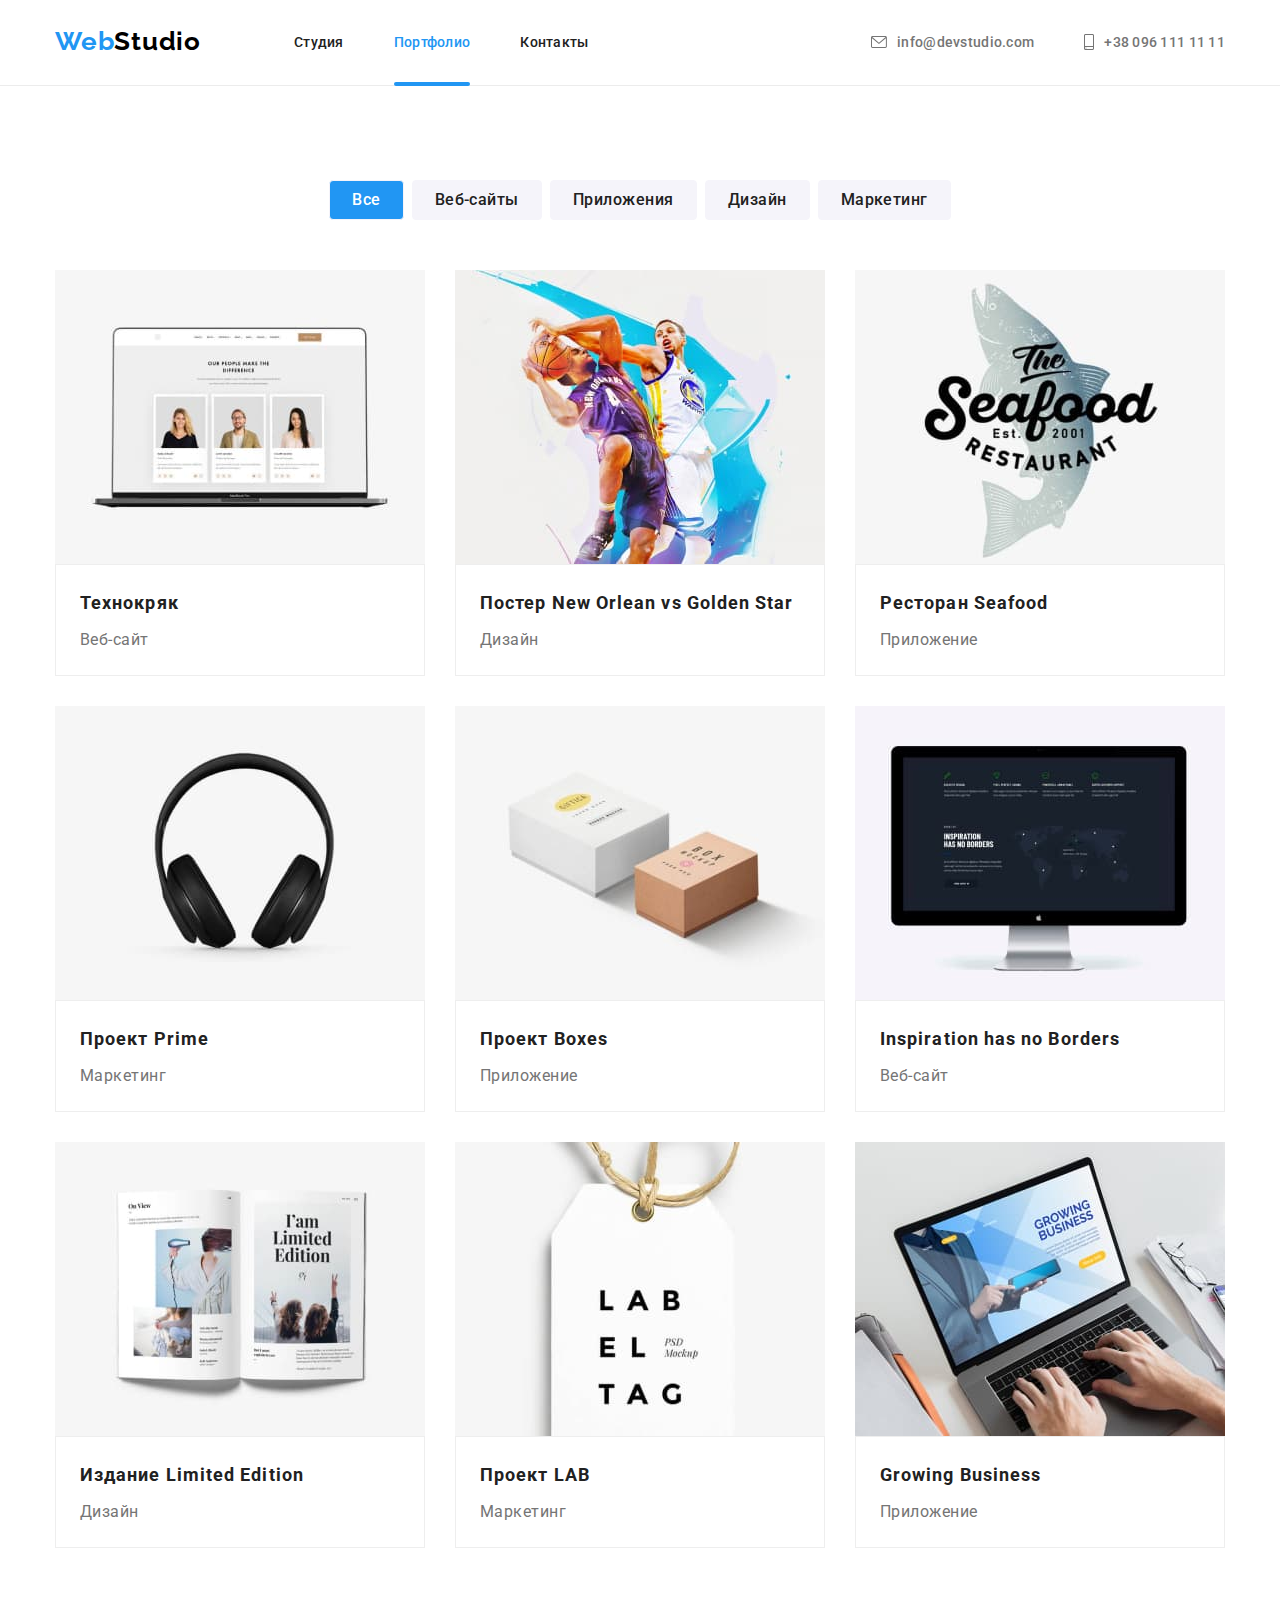
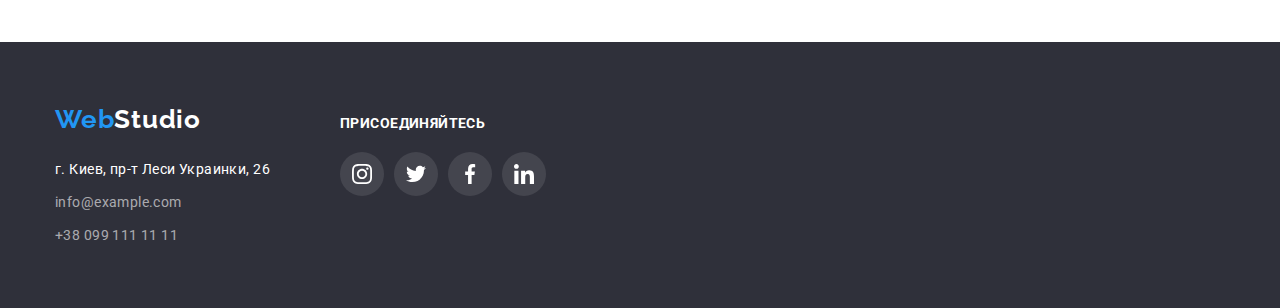
==== portfolio.html @ 4aee7113 "added  animations, overlay, modal window" ====
<!DOCTYPE html>
<html lang="ru">
<head>
    <meta charset="UTF-8">
    <meta http-equiv="X-UA-Compatible" content="IE=edge">
    <meta name="viewport" content="width=device-width, initial-scale=1.0">
    <title>Портфолио</title>
    <link rel="stylesheet" href="https://cdnjs.cloudflare.com/ajax/libs/modern-normalize/1.0.0/modern-normalize.min.css">
    <link rel="preconnect" href="https://fonts.gstatic.com">
    <link href="https://fonts.googleapis.com/css2?family=Raleway:wght@700&family=Roboto:wght@400;500;700;900&display=swap" rel="stylesheet">
    <link rel="stylesheet" href="./css/styles.css">
    
</head>

<body>

    <!-- HEADER-->

    <header class="header">
        <div class="container">
            <nav class="navigation">
                <a class="logo link" href="./index.html">Web<span class="logo-durk-letters">Studio</span></a>
                <ul class="navigation-list list">
                    <li class="navigation-item">
                        <a class="navigation-link link" href="./index.html">Студия</a>
                    </li>
                    <li class="navigation-item">
                        <a class="current navigation-link link" href="./portfolio.html">Портфолио</a>
                    </li>
                    <li class="navigation-item">
                        <a class="navigation-link link" href="">Контакты</a>
                    </li>
                </ul>
            </nav>
            <ul class="contact-list-header list">
                <li class="contact-list-header-item">
                    <a class="contact-link link" href="mailto=info@devstudio.com">
                        <svg class="contact-icon" width="16" height="12">
                            <use href="./images/sprite.svg#icon-envelope"></use>
                        </svg>info@devstudio.com
                    </a>
                </li>
                <li class="contact-list-header-item">
                    <a class="contact-link link" href="tel:+380961111111">
                        <svg class="contact-icon" width="10" height="16">
                            <use href="./images/sprite.svg#icon-smartphone"></use>
                        </svg>+38 096 111 11 11
                    </a>
                </li>
            </ul>
        </div>
    </header>

    <main>

        <!-- single section -->
        <section class="portfolio">
            <div class="container">
                <h1  class="visually-hidden">Портфолио</h1>
                <ul class="portfolio-btn-list list">
                    <li class="portfolio-btn-list-item">
                    <button class="first-btn portfolio-btn currently" type="button">Все</button> 
                    </li>
                    <li class="portfolio-btn-list-item">
                        <button class="portfolio-btn" type="button">Веб-сайты</button>
                    </li>
                    <li class="portfolio-btn-list-item">
                        <button class="portfolio-btn" type="button">Приложения</button>
                    </li>
                    <li class="portfolio-btn-list-item">
                        <button class="portfolio-btn" type="button">Дизайн</button>
                    </li>
                    <li class="portfolio-btn-list-item">
                        <button class="portfolio-btn" type="button">Маркетинг</button>
                    </li>
                </ul>
                <ul class="portfolio-cards-list list">
                    <li class="portfolio-cards-list-item">
                        <a class="portfolio-list-link link" href="">

                            <div class="portfolio-overlay-wrapper">
                                <img src="./images/img-portfolio/img-web-site-technokryk.jpg" alt="" width="370" height="294">
                                <p class="overlay">Технокряк это современная площадка распространения коронавируса. Компании используют эту платформу
                                    для цифрового шпионажа и атак на защищённые сервера конкурентов.</p>
                            </div>
                            
                            <div class="portfolio-cards-list-wrapper">
                                <h2 class="title-link">Технокряк</h2>
                                <p class="description">Веб-сайт</p>
                            </div>
                        </a>
                    </li>
                    <li class="portfolio-cards-list-item">
                        <a class="portfolio-list-link link" href="">
                            <div class="portfolio-overlay-wrapper">
                                <img src="./images/img-portfolio/img-design-poster.jpg" alt="" width="370" height="294">
                                <p class="overlay">Технокряк это современная площадка распространения коронавируса. Компании используют эту платформу
                                    для цифрового шпионажа и атак на защищённые сервера конкурентов.</p>
                            </div>
                            
                            <div class="portfolio-cards-list-wrapper">
                                <h2 class="title-link">Постер <span lang="en">New Orlean vs Golden Star</span></h2>
                                <p class="description">Дизайн</p>
                            </div>
                        </a>
                    </li>
                    <li class="portfolio-cards-list-item">
                        <a class="portfolio-list-link link" href="">
                            <div class="portfolio-overlay-wrapper">
                                <img src="./images/img-portfolio/img-attachment-restorant-seafood.jpg" alt="" width="370" height="294">
                                <p class="overlay">Технокряк это современная площадка распространения коронавируса. Компании используют эту платформу
                                    для цифрового шпионажа и атак на защищённые сервера конкурентов.</p>
                            </div>
                            
                            <div class="portfolio-cards-list-wrapper">
                                <h2 class="title-link">Ресторан <span lang="en">Seafood</span></h2>
                                <p class="description">Приложение</p>
                            </div>
                        </a>
                    </li>
                    <li class="portfolio-cards-list-item">
                        <a class="portfolio-list-link link" href="">
                            <div class="portfolio-overlay-wrapper">
                                <img src="./images/img-portfolio/img-marketing-project-prime.jpg" alt="" width="370" height="294">
                                <p class="overlay">Технокряк это современная площадка распространения коронавируса. Компании используют эту платформу
                                    для цифрового шпионажа и атак на защищённые сервера конкурентов.</p>
                            </div>
                            
                            <div class="portfolio-cards-list-wrapper">
                                <h2 class="title-link">Проект <span lang="en">Prime</span></h2>
                                <p class="description">Маркетинг</p>
                            </div>
                        </a>
                    </li>
                    <li class="portfolio-cards-list-item">
                        <a class="portfolio-list-link link" href="">
                            <div class="portfolio-overlay-wrapper">
                                <img src="./images/img-portfolio/img-attachment-project-boxes.jpg" alt="" width="370" height="294">
                                <p class="overlay">Технокряк это современная площадка распространения коронавируса. Компании используют эту платформу
                                    для цифрового шпионажа и атак на защищённые сервера конкурентов.</p>
                            </div>
                            
                            <div class="portfolio-cards-list-wrapper">
                                <h2 class="title-link">Проект <span lang="en">Boxes</span></h2>
                                <p class="description">Приложение</p>
                            </div>
                        </a>
                    </li>
                    <li class="portfolio-cards-list-item">
                        <a class="portfolio-list-link link" href="">
                            <div class="portfolio-overlay-wrapper">
                                <img src="./images/img-portfolio/img-web-site-inspiration.jpg" alt="" width="370" height="294">
                                <p class="overlay">Технокряк это современная площадка распространения коронавируса. Компании используют эту платформу
                                    для цифрового шпионажа и атак на защищённые сервера конкурентов.</p>
                            </div>
                            
                            <div class="portfolio-cards-list-wrapper">
                                <h2 class="title-link" lang="en">Inspiration has no Borders</h2>
                                <p class="description">Веб-сайт</p>
                            </div>
                        </a>
                    </li>
                    <li class="portfolio-cards-list-item">
                        <a class="portfolio-list-link link" href="">
                            <div class="portfolio-overlay-wrapper">
                                <img src="./images/img-portfolio/img-design-limited-edition.jpg" alt="" width="370" height="294">
                                <p class="overlay">Технокряк это современная площадка распространения коронавируса. Компании используют эту платформу
                                    для цифрового шпионажа и атак на защищённые сервера конкурентов.</p>
                            </div>
                            
                            <div class="portfolio-cards-list-wrapper">
                                <h2 class="title-link">Издание <span lang="en">Limited Edition</span></h2>
                                <p class="description">Дизайн</p>
                            </div>
                        </a>
                    </li>
                    <li class="portfolio-cards-list-item">
                        <a class="portfolio-list-link link" href="">
                            <div class="portfolio-overlay-wrapper">
                                <img src="./images/img-portfolio/img-marketing-lab.jpg" alt="" width="370" height="294">
                                <p class="overlay">Технокряк это современная площадка распространения коронавируса. Компании используют эту платформу
                                    для цифрового шпионажа и атак на защищённые сервера конкурентов.</p>
                            </div>
                            
                            <div class="portfolio-cards-list-wrapper">
                                <h2 class="title-link">Проект <span lang="en">LAB</span></h2>
                                <p class="description">Маркетинг</p>
                            </div>
                        </a>
                    </li>
                    <li class="portfolio-cards-list-item">
                        <a class="portfolio-list-link link" href="">
                            <div class="portfolio-overlay-wrapper">
                                <img src="./images/img-portfolio/img-attachment-growing-business.jpg" alt="" width="370" height="294">
                                <p class="overlay">Технокряк это современная площадка распространения коронавируса. Компании используют эту платформу
                                    для цифрового шпионажа и атак на защищённые сервера конкурентов.</p>
                            </div>
                            
                            <div class="portfolio-cards-list-wrapper">
                                <h2 class="title-link" lang="en">Growing Business</h2>
                                <p class="description">Приложение</p>
                            </div>
                        </a>
                    </li>
                </ul>
            </div>  
        </section>
    </main>

    <!-- FOOTER-->
    
    <footer class="footer">
        <div class="main-footer-container container">
            <div class="container-footer-address">
                <a class="logo-footer link" href="./index.html">Web<span class="logo-light-letters">Studio</span></a>
                <address class="address">
                    <ul class="contact-list list">
                        <li class="contact-list-item">
                            <a class="contact-list-link contact-list-link-address link"
                                href="https://goo.gl/maps/tsdU5EEPxmvVZAaJ6" target="_blank" rel="noopener noreferrer">г. Киев,
                                пр-т Леси Украинки, 26
                            </a>
                        </li>
                        <li class="contact-list-item">
                            <a class="contact-list-link link" href="mailto:info@example.com" lang="en">info@example.com</a>
                        </li>
                        <li class="contact-list-item">
                            <a class="contact-list-link link" href="tel:+380991111111">+38 099 111 11 11</a>
                        </li>
                    </ul>
                </address>
            </div>
            <div class="container-footer-icons">
                <b>Присоединяйтесь</b>
                <ul class="footer-list-icon list">
                    <li class="footer-item-icon">
                        <a href="" class="footer-list-link link">
                            <svg class="footer-icon" width="20" height="20">
                                <use href="./images/sprite.svg#icon-instagram"></use>
                            </svg>
                        </a>
                    </li>
                    <li class="footer-item-icon">
                        <a href="" class="footer-list-link link">
                            <svg class="footer-icon" width="20" height="20">
                                <use href="./images/sprite.svg#icon-twitter"></use>
                            </svg>
                        </a>
                    </li>
                    <li class="footer-item-icon">
                        <a href="" class="footer-list-link link">
                            <svg class="footer-icon" width="20" height="20">
                                <use href="./images/sprite.svg#icon-facebook"></use>
                            </svg>
                        </a>
                    </li>
                    <li class="footer-item-icon">
                        <a href="" class="footer-list-link link">
                            <svg class="footer-icon" width="20" height="20">
                                <use href="./images/sprite.svg#icon-linkedin"></use>
                            </svg>
                        </a>
                    </li>
                </ul>
            </div>
        
        </div>
    </footer>
    
</body>
</html>
---- css/styles.css ----
:root {
  --main-font: 'Roboto', sans-serif;
  --secondary-font: 'Raleway', sans-serif;
  --accent-color: #2196f3;
  --main-color: #757575;
  --second-color: #212121;
  --main-lite-color: #ffffff;
  --main-dark-color: #000000;
  --transparant-color: rgba(255, 255, 255, 0.6);
  --bckg-button-color: #188ce8;
  --bckg-btn-color: #f5f4fa;
  --background-section-footer: #2f303a;
  --border-color: #eeeeee;
  --border-header: #ececec;
  --icon-main-color: #afb1b8;
  --background-hero-color: #c4c4c4;
}

body {
  font-family: var(--main-font), var(--secondary-font);
  color: var(--main-color);
}

h1,
h2,
h3,
h4,
p {
  margin: 0;
}

ul,
ol {
  margin: 0;
  padding: 0;
}

img {
  display: block;
  max-width: 100%;
  height: auto;
}

.link {
  text-decoration: none;
}

.list {
  list-style: none;
}

.address {
  font-style: normal;
}

.container {
  width: 1200px;
  margin: 0 auto;
  padding-left: 15px;
  padding-right: 15px;
}

/* ============= COMPONENTS ============= */

.visually-hidden {
  position: absolute !important;
  clip: rect(1px 1px 1px 1px); /* IE6, IE7 */
  clip: rect(1px, 1px, 1px, 1px);
  padding: 0 !important;
  border: 0 !important;
  height: 1px !important;
  width: 1px !important;
  overflow: hidden;
}

/* ============= END COMPONENTS ============= */

/* ============= HEADER ============= */

.header {
  border-bottom: 1px solid var(--border-header);
}

.header > .container {
  display: flex;
  align-items: center;
  justify-content: space-between;
}

.navigation,
.navigation-list,
.contact-list-header {
  display: flex;
  align-items: center;
}

.navigation-item:not(:last-child),
.contact-list-header-item:not(:last-child) {
  margin-right: 50px;
}

.logo {
  font-family: var(--secondary-font);
  font-weight: 700;
  font-size: 26px;
  line-height: 1.38;
  letter-spacing: 0.03em;
  color: var(--accent-color);
  display: inline-block;
  margin-right: 93px;
  padding-top: 24px;
  padding-bottom: 25px;
  animation-duration: 1000ms;
}

.logo-durk-letters {
  color: var(--main-dark-color);
}

.navigation-link {
  font-weight: 500;
  font-size: 14px;
  line-height: 1.17;
  letter-spacing: 0.02em;
  color: var(--second-color);
  display: block;
  padding-top: 32px;
  padding-bottom: 32px;
  transition: color 250ms cubic-bezier(0.4, 0, 0.2, 1);
}

.contact-icon {
  fill: var(--main-color);
  margin-right: 10px;
  transition: fill 250ms cubic-bezier(0.4, 0, 0.2, 1);
}

.contact-link:hover > .contact-icon,
.contact-link:focus > .contact-icon,
.contact-link:hover,
.contact-link:focus {
  color: var(--accent-color);
  fill: var(--accent-color);
}

.contact-link {
  font-weight: 500;
  font-size: 14px;
  line-height: 1.17;
  letter-spacing: 0.02em;
  color: var(--main-color);
  display: flex;
  align-items: center;
  padding-top: 32px;
  padding-bottom: 32px;
  transition: color 250ms cubic-bezier(0.4, 0, 0.2, 1);
}

.current,
.navigation-link:hover,
.navigation-link:focus {
  color: var(--accent-color);
}

.navigation-item {
  position: relative;
}

.current::after {
  content: '';
  position: absolute;
  bottom: -3px;
  left: 0;
  width: 100%;
  height: 4px;
  background-color: var(--accent-color);
  border-radius: 2px;
}

/* ============= END HEADER ============= */

/* ============= HERO  ============= */
.modal-btn {
  font-family: inherit;
  min-width: 200px;
  font-weight: 700;
  font-size: 16px;
  line-height: 1.88;
  text-align: center;
  letter-spacing: 0.06em;
  cursor: pointer;
  color: var(--main-lite-color);
  background-color: var(--accent-color);
  border: 1px solid var(--accent-color);
  border-radius: 4px;
  padding: 10px 32px;
  transition: background-color 250ms cubic-bezier(0.4, 0, 0.2, 1),
    box-shadow 250ms cubic-bezier(0.4, 0, 0.2, 1);
}

.modal-btn:hover,
.modal-btn:focus,
.modal-btn:active {
  background-color: var(bckg-button-color);
  box-shadow: 0px 4px 4px rgba(0, 0, 0, 0.15);
}

.hero {
  padding-top: 200px;
  padding-bottom: 200px;
  text-align: center;
  background-color: var(--background-hero-color);
  background-image: linear-gradient(
      rgba(47, 48, 58, 0.4),
      rgba(47, 48, 58, 0.4)
    ),
    url('../images/hero/bg.jpg');
  background-repeat: no-repeat;
  background-size: cover;
}

.hero-title {
  font-weight: 900;
  font-size: 44px;
  line-height: 1.36;
  text-align: center;
  letter-spacing: 0.06em;
  text-transform: uppercase;
  color: var(--main-lite-color);
  width: 696px;
  margin: 0 auto 30px;
}
/* ============= END HERO  ============= */

/* ============= About US  ============= */

.about {
  padding-top: 94px;
  padding-bottom: 94px;
}

.about-dscrptn {
  font-size: 14px;
  line-height: 1.71;
  letter-spacing: 0.03em;
}

.about-list-title {
  text-transform: uppercase;
  font-weight: 700;
  font-size: 14px;
  line-height: 1.17;
  letter-spacing: 0.03em;
  color: var(--second-color);
  margin-bottom: 10px;
}

.about-list {
  display: flex;
  flex-wrap: wrap;
  margin-left: -30px;
  margin-top: -30px;
}

.about-list-item {
  flex-basis: calc(100% / 4 - 30px);
  margin-left: 30px;
  margin-top: 30px;
}

.about-container-icon {
  display: flex;
  align-items: center;
  justify-content: center;
  width: 270px;
  height: 120px;
  background: var(--bckg-btn-color);
  border-radius: 4px;
  margin-bottom: 30px;
}

/* ============= END About US  ============= */

/* ============= Our occupation  ============= */
.occupation {
  padding-bottom: 94px;
}

.occupation-title {
  font-weight: 700;
  font-size: 36px;
  line-height: 1.17;
  text-align: center;
  letter-spacing: 0.03em;
  color: var(--second-color);
  margin-bottom: 50px;
}

.occupation-list {
  display: flex;
  flex-wrap: wrap;
  margin-left: -30px;
  margin-top: -30px;
}

.occupation-list-item {
  position: relative;
  flex-basis: calc(100% / 3 - 30px);
  margin-left: 30px;
  margin-top: 30px;
}

.occupation-caption {
  position: absolute;
  bottom: 0;
  right: 0;
  padding-top: 27px;
  padding-bottom: 27px;
  width: 100%;
  font-weight: 700;
  font-size: 14px;
  line-height: 1.14;
  text-align: center;
  letter-spacing: 0.03em;
  text-transform: uppercase;
  color: var(--main-lite-color);
  background: rgba(47, 48, 58, 0.8);
}

/* ============= END Our occupation  ============= */

/* ============= Development team ============= */
.development-team {
  background-color: var(--bckg-btn-color);
  padding-top: 94px;
  padding-bottom: 94px;
}

.title-development-team {
  font-weight: 700;
  font-size: 36px;
  line-height: 1.17;
  text-align: center;
  letter-spacing: 0.03em;
  color: var(--second-color);
  margin-bottom: 50px;
}

.title-team {
  font-weight: 500;
  font-size: 16px;
  line-height: 1.17;
  letter-spacing: 0.03em;
  color: var(--second-color);
}

.development-dscrptn {
  font-size: 16px;
  line-height: 1.17;
  letter-spacing: 0.03em;
  margin-top: 10px;
}

.development-list {
  display: flex;
  flex-wrap: wrap;
  margin-left: -30px;
  margin-top: -30px;
  text-align: center;
}

.development-list-item {
  flex-basis: calc(100% / 4 - 30px);
  margin-left: 30px;
  margin-top: 30px;
}

.development-wrapper {
  padding: 30px 32px;
  background: var(--main-lite-color);
  box-shadow: 0px 1px 3px rgba(0, 0, 0, 0.12), 0px 1px 1px rgba(0, 0, 0, 0.14),
    0px 2px 1px rgba(0, 0, 0, 0.2);
  border-radius: 0px 0px 4px 4px;
}

.development-list-link {
  display: flex;
  justify-content: center;
  align-items: center;
  width: 44px;
  height: 44px;
  border-radius: 50%;
  background-color: var(--main-lite-color);
  transition: background-color 250ms cubic-bezier(0.4, 0, 0.2, 1);
}

.development-list-icon {
  display: flex;
  justify-content: space-evenly;
  align-items: center;
  margin-top: 16px;
}

.development-icon {
  color: var(--icon-main-color);
  fill: currentColor;
  transition: fill 250ms cubic-bezier(0.4, 0, 0.2, 1);
}

.development-list-link:hover > .development-icon,
.development-list-link:focus > .development-icon,
.development-list-link:hover,
.development-list-link:focus {
  background-color: var(--accent-color);
  fill: var(--main-lite-color);
}

/* ============= END Development team  ============= */

/* ============= Regular customers ============= */

.title-regular-customers {
  font-weight: 700;
  font-size: 36px;
  line-height: 1.17;
  text-align: center;
  letter-spacing: 0.03em;
  color: var(--second-color);
  margin-bottom: 50px;
}

.regular-customers {
  padding-top: 94px;
  padding-bottom: 94px;
}

.customers-list {
  display: flex;
  justify-content: space-between;
}

.customers-list-link {
  display: flex;
  align-items: center;
  justify-content: center;
  width: 170px;
  height: 90px;
  border: 1px solid var(--icon-main-color);
  border-radius: 4px;
  transition: border-color 250ms cubic-bezier(0.4, 0, 0.2, 1);
}

.customers-icon {
  display: flex;
  justify-content: center;
  align-items: center;
  color: var(--icon-main-color);
  fill: currentColor;
  transition: fill 250ms cubic-bezier(0.4, 0, 0.2, 1);
}

.customers-list-link:hover > .customers-icon,
.customers-list-link:focus > .customers-icon,
.customers-list-link:hover,
.customers-list-link:focus {
  fill: var(--accent-color);
  border-color: var(--accent-color);
}

/* ============= END Regular customers ============= */

/* ============= PORTFOLIO  ============= */
/* ============= single section ============= */

.portfolio-btn {
  font-family: inherit;
  border: 1px solid var(--bckg-btn-color);
  font-weight: 500;
  font-size: 16px;
  line-height: 1.62;
  letter-spacing: 0.03em;
  padding: 6px 22px;
  cursor: pointer;
  color: var(--second-color);
  background: var(--bckg-btn-color);
  border-radius: 4px;
  transition: background-color 250ms cubic-bezier(0.4, 0, 0.2, 1),
    color 250ms cubic-bezier(0.4, 0, 0.2, 1),
    box-shadow 250ms cubic-bezier(0.4, 0, 0.2, 1),
    border 250ms cubic-bezier(0.4, 0, 0.2, 1);
}

.portfolio-btn:hover,
.portfolio-btn:focus {
  background-color: var(--accent-color);
  color: var(--main-lite-color);
  box-shadow: 0px 3px 1px rgba(0, 0, 0, 0.1), 0px 1px 2px rgba(0, 0, 0, 0.08),
    0px 2px 2px rgba(0, 0, 0, 0.12);
  border: 1px solid var(--accent-color);
  outline: none;
}

.portfolio-btn-list {
  display: flex;
  flex-wrap: wrap;
  justify-content: center;
  margin-bottom: 50px;
}

.portfolio-btn-list-item:not(:last-child) {
  margin-right: 8px;
}

.title-link {
  font-weight: 700;
  font-size: 18px;
  line-height: 2;
  letter-spacing: 0.06em;
  color: var(--second-color);
}

.description {
  font-size: 16px;
  line-height: 1.88;
  letter-spacing: 0.03em;
  color: var(--main-color);
}

.portfolio-cards-list {
  display: flex;
  flex-wrap: wrap;
  margin-left: -30px;
  margin-top: -30px;
}

.portfolio-cards-list-item {
  flex-basis: calc(100% / 3 - 30px);
  margin-left: 30px;
  margin-top: 30px;
}

.portfolio-cards-list-wrapper {
  padding: 20px 24px;
  border: 1px solid var(--border-color);
  box-sizing: border-box;
}

.description {
  margin-top: 4px;
}

.portfolio {
  padding-top: 94px;
  padding-bottom: 94px;
}

.portfolio-list-link {
  display: block;
  transition: box-shadow 250ms cubic-bezier(0.4, 0, 0.2, 1);
}

.portfolio-list-link:hover,
.portfolio-list-link:focus {
  box-shadow: 0px 1px 1px rgba(0, 0, 0, 0.12), 0px 4px 4px rgba(0, 0, 0, 0.06),
    1px 4px 6px rgba(0, 0, 0, 0.16);
}

.currently {
  background-color: var(--accent-color);
  color: var(--main-lite-color);
}

.portfolio-overlay-wrapper {
  position: relative;
  overflow: hidden;
}

.overlay {
  position: absolute;
  top: 0;
  left: 0;
  padding: 63px 24px;
  height: 100%;
  font-size: 18px;
  line-height: 1.56;
  letter-spacing: 0.03em;
  color: var(--main-lite-color);
  background: rgba(33, 150, 243, 0.9);
  transform: translateY(100%);
  transition: transform 250ms cubic-bezier(0.4, 0, 0.2, 1);
}

.portfolio-list-link:hover .overlay,
.portfolio-list-link:focus .overlay {
  transform: translateY(0%);
}

/* ============= END PORTFOLIO  ============= */

/* ============= FOOTER CONTACT INFORMATION ============= */

footer {
  background: var(--background-section-footer);
  padding-top: 60px;
  padding-bottom: 60px;
}

.logo-footer {
  font-family: var(--secondary-font);
  font-weight: 700;
  font-size: 26px;
  line-height: 1.38;
  letter-spacing: 0.03em;
  color: var(--accent-color);
  display: inline-block;
  margin-bottom: 20px;
}

.contact-list-link {
  display: block;
  font-size: 14px;
  line-height: 1.71;
  letter-spacing: 0.03em;
  color: var(--transparant-color);
  transition: color 250ms cubic-bezier(0.4, 0, 0.2, 1);
}

.contact-list-link:hover,
.contact-list-link:focus {
  color: var(--accent-color);
}

.contact-list-item:not(:first-child) {
  margin-top: 9px;
}

.main-footer-container {
  display: flex;
  align-items: baseline;
}

.container-footer-address {
  display: block;
  margin-right: 70px;
}

b {
  font-weight: 700;
  font-size: 14px;
  line-height: 16px;
  letter-spacing: 0.03em;
  text-transform: uppercase;
  color: var(--main-lite-color);
}

.container-footer-icons {
  box-sizing: border-box;
  display: block;
  min-width: 206px;
}

.footer-item-icon:not(:last-child) {
  margin-right: 10px;
}

.footer-list-icon {
  display: flex;
  justify-content: space-between;
  align-items: center;
  margin-top: 20px;
}

.footer-icon,
.contact-list-link-address,
.logo-light-letters {
  color: var(--main-lite-color);
  fill: currentColor;
  transition: fill 250ms cubic-bezier(0.4, 0, 0.2, 1),
    color 250ms cubic-bezier(0.4, 0, 0.2, 1);
}

.footer-list-link {
  display: flex;
  justify-content: center;
  align-items: center;
  width: 44px;
  height: 44px;
  border-radius: 50%;
  background-color: rgba(255, 255, 255, 0.1);
  transition: background-color 250ms cubic-bezier(0.4, 0, 0.2, 1);
}

.footer-list-link:hover,
.footer-list-link:focus,
.footer-list-link:hover > .footer-icon,
.footer-list-link:focus > .footer-icon {
  background-color: var(--accent-color);
  fill: var(--main-lite-color);
}
/* ============= END FOOTER CONTACT INFORMATION ============= */

/* ============= MODAL WINDOW ============= */

.backdrop {
  position: fixed;
  top: 0;
  left: 0;
  width: 100vw;
  height: 100vh;
  background-color: rgba(0, 0, 0, 0.2);
  transition: all 250ms cubic-bezier(0.4, 0, 0.2, 1);
}

.modal {
  position: absolute;
  top: 50%;
  left: 50%;
  transform: translate(-50%, -50%);
  width: 528px;
  height: 580px;
  background-color: var(--main-lite-color);
  box-shadow: 0px 1px 3px rgba(0, 0, 0, 0.12), 0px 1px 1px rgba(0, 0, 0, 0.14),
    0px 2px 1px rgba(0, 0, 0, 0.2);
  border-radius: 4px;
}

.modal-close-btn {
  position: absolute;
  top: 8px;
  right: 8px;
  width: 30px;
  height: 30px;

  background: var(--main-lite-color);
  border: 1px solid rgba(0, 0, 0, 0.1);
  border-radius: 50%;
  cursor: pointer;
}

.modal-btn-icon {
  transition: fill 250ms cubic-bezier(0.4, 0, 0.2, 1);
}

.modal-close-btn:hover .modal-btn-icon,
.modal-close-btn:focus .modal-btn-icon {
  fill: var(--accent-color);
}

.is-hidden {
  opacity: 0;
  visibility: hidden;
  pointer-events: none;
}

/* ============= END MODAL WINDOW ============= */
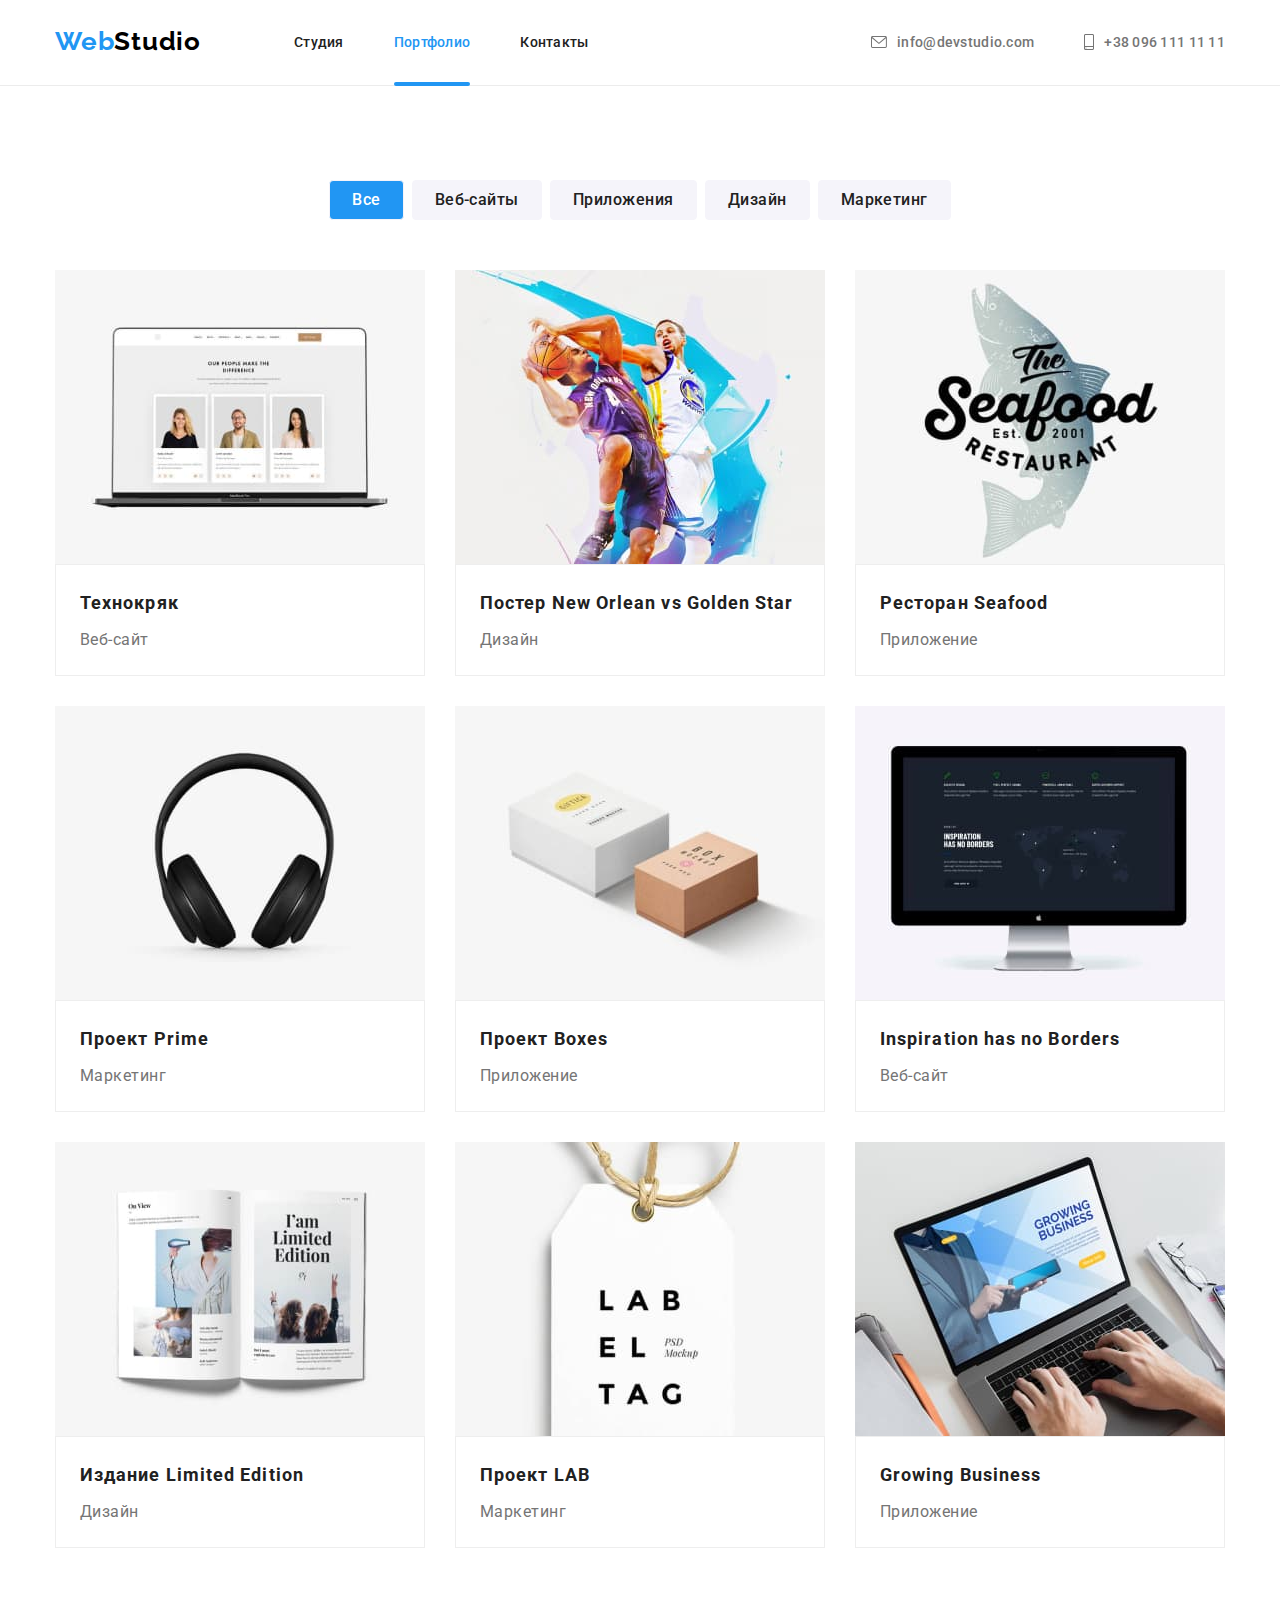
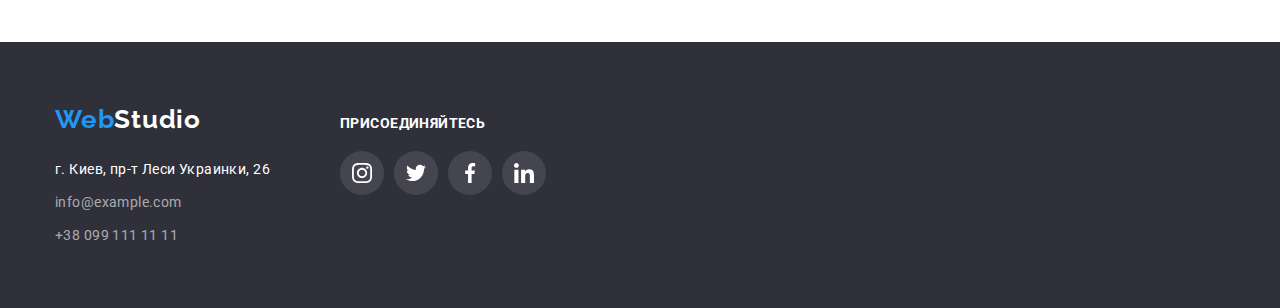
==== commit 51f4abdd: "fixed overlay, hover-focus for links" ====
--- a/portfolio.html
+++ b/portfolio.html
@@ -231,7 +231,7 @@
                 </address>
             </div>
             <div class="container-footer-icons">
-                <b>Присоединяйтесь</b>
+                <p class="join">Присоединяйтесь</p>
                 <ul class="footer-list-icon list">
                     <li class="footer-item-icon">
                         <a href="" class="footer-list-link link">
--- a/css/styles.css
+++ b/css/styles.css
@@ -14,6 +14,7 @@
   --border-header: #ececec;
   --icon-main-color: #afb1b8;
   --background-hero-color: #c4c4c4;
+  --timing-function: cubic-bezier(0.4, 0, 0.2, 1);
 }
 
 body {
@@ -126,21 +127,7 @@
   display: block;
   padding-top: 32px;
   padding-bottom: 32px;
-  transition: color 250ms cubic-bezier(0.4, 0, 0.2, 1);
-}
-
-.contact-icon {
-  fill: var(--main-color);
-  margin-right: 10px;
-  transition: fill 250ms cubic-bezier(0.4, 0, 0.2, 1);
-}
-
-.contact-link:hover > .contact-icon,
-.contact-link:focus > .contact-icon,
-.contact-link:hover,
-.contact-link:focus {
-  color: var(--accent-color);
-  fill: var(--accent-color);
+  transition: color 250ms var(--timing-function);
 }
 
 .contact-link {
@@ -153,13 +140,23 @@
   align-items: center;
   padding-top: 32px;
   padding-bottom: 32px;
-  transition: color 250ms cubic-bezier(0.4, 0, 0.2, 1);
+  transition: color 250ms var(--timing-function);
 }
 
 .current,
 .navigation-link:hover,
 .navigation-link:focus {
   color: var(--accent-color);
+}
+
+.contact-link:hover,
+.contact-link:focus {
+  color: var(--accent-color);
+}
+
+.contact-icon {
+  fill: currentColor;
+  margin-right: 10px;
 }
 
 .navigation-item {
@@ -194,8 +191,8 @@
   border: 1px solid var(--accent-color);
   border-radius: 4px;
   padding: 10px 32px;
-  transition: background-color 250ms cubic-bezier(0.4, 0, 0.2, 1),
-    box-shadow 250ms cubic-bezier(0.4, 0, 0.2, 1);
+  transition: background-color 250ms var(--timing-function),
+    box-shadow 250ms var(--timing-function);
 }
 
 .modal-btn:hover,
@@ -314,8 +311,12 @@
   position: absolute;
   bottom: 0;
   right: 0;
-  padding-top: 27px;
-  padding-bottom: 27px;
+  /*padding-top: 27px;
+  padding-bottom: 27px;*/
+  display: flex;
+  align-items: center;
+  justify-content: center;
+  height: 70px;
   width: 100%;
   font-weight: 700;
   font-size: 14px;
@@ -390,8 +391,10 @@
   width: 44px;
   height: 44px;
   border-radius: 50%;
+  color: var(--icon-main-color);
   background-color: var(--main-lite-color);
-  transition: background-color 250ms cubic-bezier(0.4, 0, 0.2, 1);
+  transition: background-color 250ms var(--timing-function),
+    color 250ms var(--timing-function);
 }
 
 .development-list-icon {
@@ -402,17 +405,13 @@
 }
 
 .development-icon {
-  color: var(--icon-main-color);
   fill: currentColor;
-  transition: fill 250ms cubic-bezier(0.4, 0, 0.2, 1);
-}
-
-.development-list-link:hover > .development-icon,
-.development-list-link:focus > .development-icon,
+}
+
 .development-list-link:hover,
 .development-list-link:focus {
+  color: var(--main-lite-color);
   background-color: var(--accent-color);
-  fill: var(--main-lite-color);
 }
 
 /* ============= END Development team  ============= */
@@ -443,27 +442,25 @@
   display: flex;
   align-items: center;
   justify-content: center;
+  color: var(--icon-main-color);
   width: 170px;
   height: 90px;
   border: 1px solid var(--icon-main-color);
   border-radius: 4px;
-  transition: border-color 250ms cubic-bezier(0.4, 0, 0.2, 1);
+  transition: color 250ms var(--timing-function),
+    border-color 250ms var(--timing-function);
 }
 
 .customers-icon {
   display: flex;
   justify-content: center;
   align-items: center;
-  color: var(--icon-main-color);
   fill: currentColor;
-  transition: fill 250ms cubic-bezier(0.4, 0, 0.2, 1);
-}
-
-.customers-list-link:hover > .customers-icon,
-.customers-list-link:focus > .customers-icon,
+}
+
 .customers-list-link:hover,
 .customers-list-link:focus {
-  fill: var(--accent-color);
+  color: var(--accent-color);
   border-color: var(--accent-color);
 }
 
@@ -484,10 +481,9 @@
   color: var(--second-color);
   background: var(--bckg-btn-color);
   border-radius: 4px;
-  transition: background-color 250ms cubic-bezier(0.4, 0, 0.2, 1),
-    color 250ms cubic-bezier(0.4, 0, 0.2, 1),
-    box-shadow 250ms cubic-bezier(0.4, 0, 0.2, 1),
-    border 250ms cubic-bezier(0.4, 0, 0.2, 1);
+  transition: background-color 250ms var(--timing-function),
+    color 250ms var(--timing-function), box-shadow 250ms var(--timing-function),
+    border 250ms var(--timing-function);
 }
 
 .portfolio-btn:hover,
@@ -556,7 +552,7 @@
 
 .portfolio-list-link {
   display: block;
-  transition: box-shadow 250ms cubic-bezier(0.4, 0, 0.2, 1);
+  transition: box-shadow 250ms var(--timing-function);
 }
 
 .portfolio-list-link:hover,
@@ -585,14 +581,16 @@
   line-height: 1.56;
   letter-spacing: 0.03em;
   color: var(--main-lite-color);
-  background: rgba(33, 150, 243, 0.9);
+  background-color: transparent;
   transform: translateY(100%);
-  transition: transform 250ms cubic-bezier(0.4, 0, 0.2, 1);
+  transition: transform 250ms var(--timing-function),
+    background-color 250ms var(--timing-function);
 }
 
 .portfolio-list-link:hover .overlay,
 .portfolio-list-link:focus .overlay {
   transform: translateY(0%);
+  background-color: rgba(33, 150, 243, 0.9);
 }
 
 /* ============= END PORTFOLIO  ============= */
@@ -622,7 +620,7 @@
   line-height: 1.71;
   letter-spacing: 0.03em;
   color: var(--transparant-color);
-  transition: color 250ms cubic-bezier(0.4, 0, 0.2, 1);
+  transition: color 250ms var(--timing-function);
 }
 
 .contact-list-link:hover,
@@ -644,7 +642,12 @@
   margin-right: 70px;
 }
 
-b {
+.contact-list-link-address,
+.logo-light-letters {
+  color: var(--main-lite-color);
+}
+
+.join {
   font-weight: 700;
   font-size: 14px;
   line-height: 16px;
@@ -659,24 +662,15 @@
   min-width: 206px;
 }
 
+.footer-list-icon {
+  display: flex;
+  justify-content: space-between;
+  align-items: center;
+  margin-top: 20px;
+}
+
 .footer-item-icon:not(:last-child) {
   margin-right: 10px;
-}
-
-.footer-list-icon {
-  display: flex;
-  justify-content: space-between;
-  align-items: center;
-  margin-top: 20px;
-}
-
-.footer-icon,
-.contact-list-link-address,
-.logo-light-letters {
-  color: var(--main-lite-color);
-  fill: currentColor;
-  transition: fill 250ms cubic-bezier(0.4, 0, 0.2, 1),
-    color 250ms cubic-bezier(0.4, 0, 0.2, 1);
 }
 
 .footer-list-link {
@@ -686,17 +680,20 @@
   width: 44px;
   height: 44px;
   border-radius: 50%;
+  color: var(--main-lite-color);
   background-color: rgba(255, 255, 255, 0.1);
-  transition: background-color 250ms cubic-bezier(0.4, 0, 0.2, 1);
+  transition: background-color 250ms var(--timing-function);
+}
+
+.footer-icon {
+  fill: currentColor;
 }
 
 .footer-list-link:hover,
-.footer-list-link:focus,
-.footer-list-link:hover > .footer-icon,
-.footer-list-link:focus > .footer-icon {
+.footer-list-link:focus {
   background-color: var(--accent-color);
-  fill: var(--main-lite-color);
-}
+}
+
 /* ============= END FOOTER CONTACT INFORMATION ============= */
 
 /* ============= MODAL WINDOW ============= */
@@ -708,7 +705,8 @@
   width: 100vw;
   height: 100vh;
   background-color: rgba(0, 0, 0, 0.2);
-  transition: all 250ms cubic-bezier(0.4, 0, 0.2, 1);
+  transition: opacity 250ms var(--timing-function),
+    visibility 250ms var(--timing-function);
 }
 
 .modal {
@@ -730,7 +728,6 @@
   right: 8px;
   width: 30px;
   height: 30px;
-
   background: var(--main-lite-color);
   border: 1px solid rgba(0, 0, 0, 0.1);
   border-radius: 50%;
@@ -738,7 +735,7 @@
 }
 
 .modal-btn-icon {
-  transition: fill 250ms cubic-bezier(0.4, 0, 0.2, 1);
+  transition: fill 250ms var(--timing-function);
 }
 
 .modal-close-btn:hover .modal-btn-icon,
